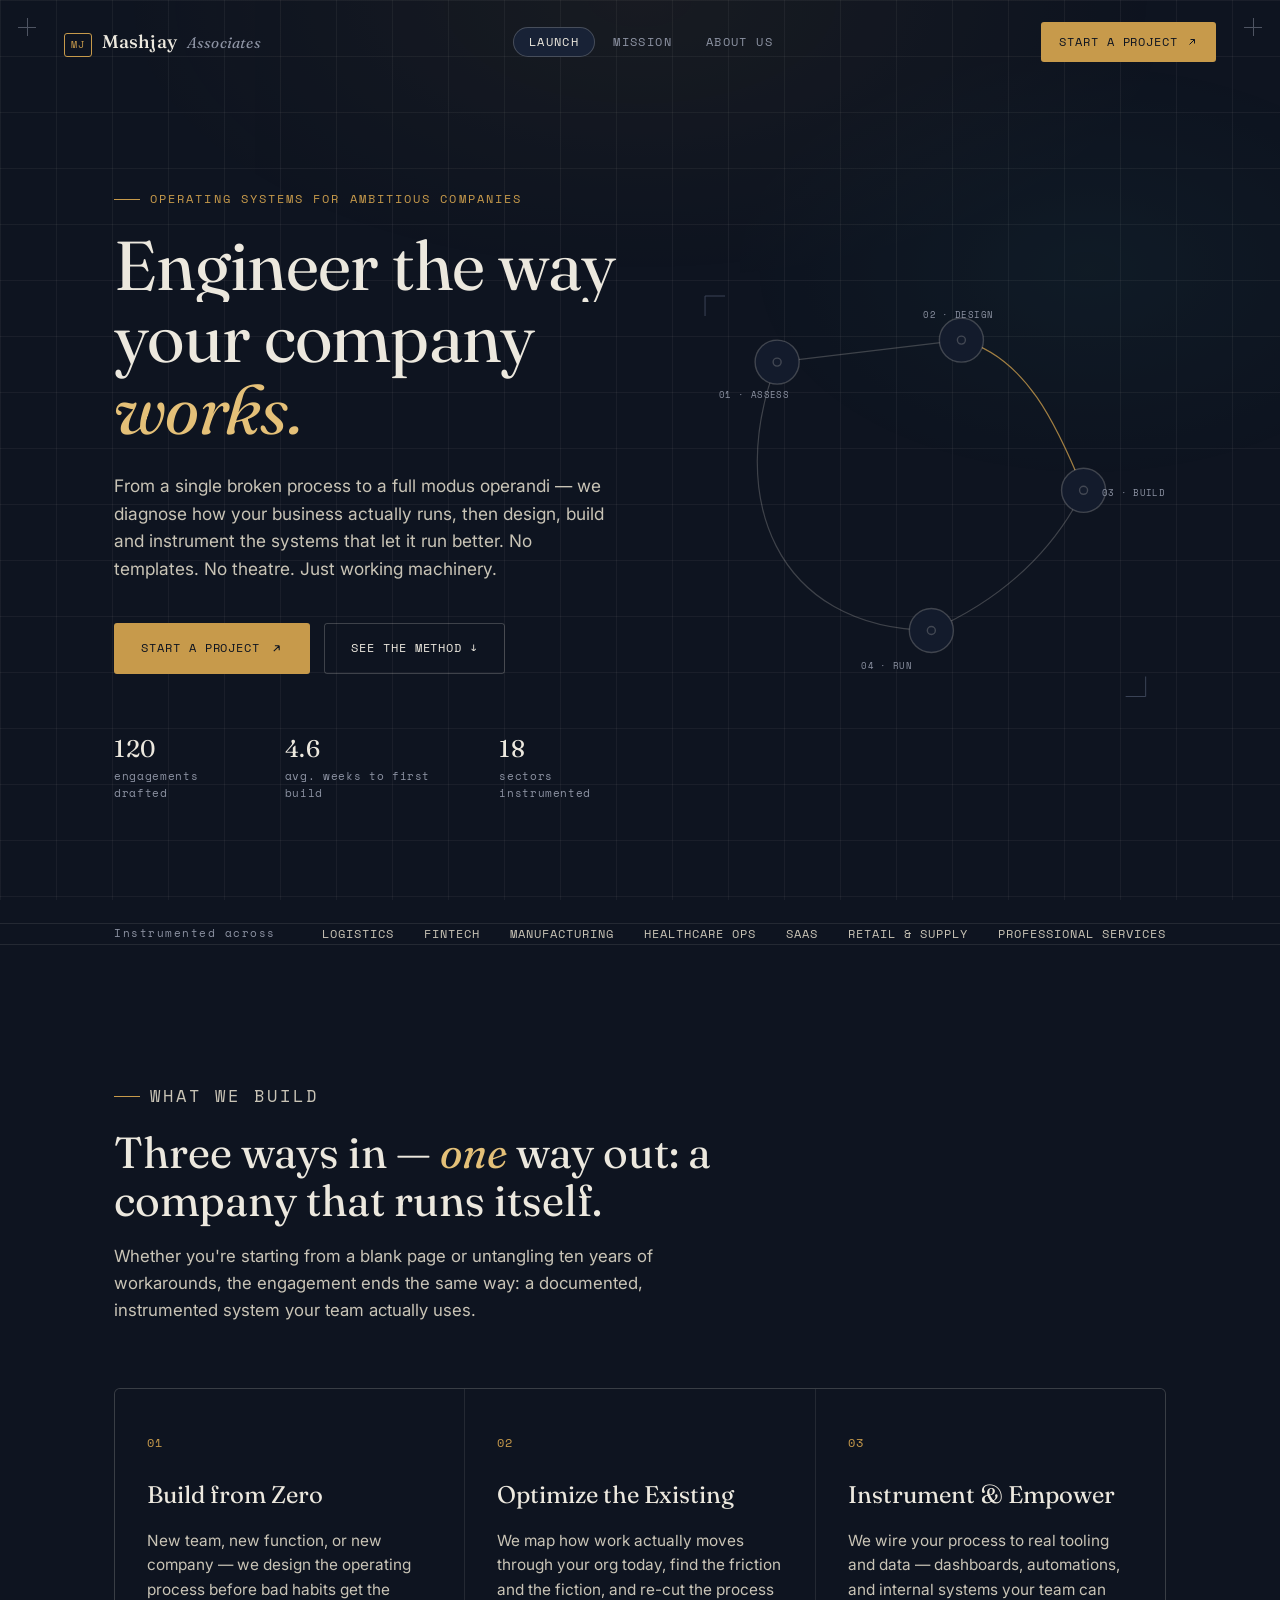
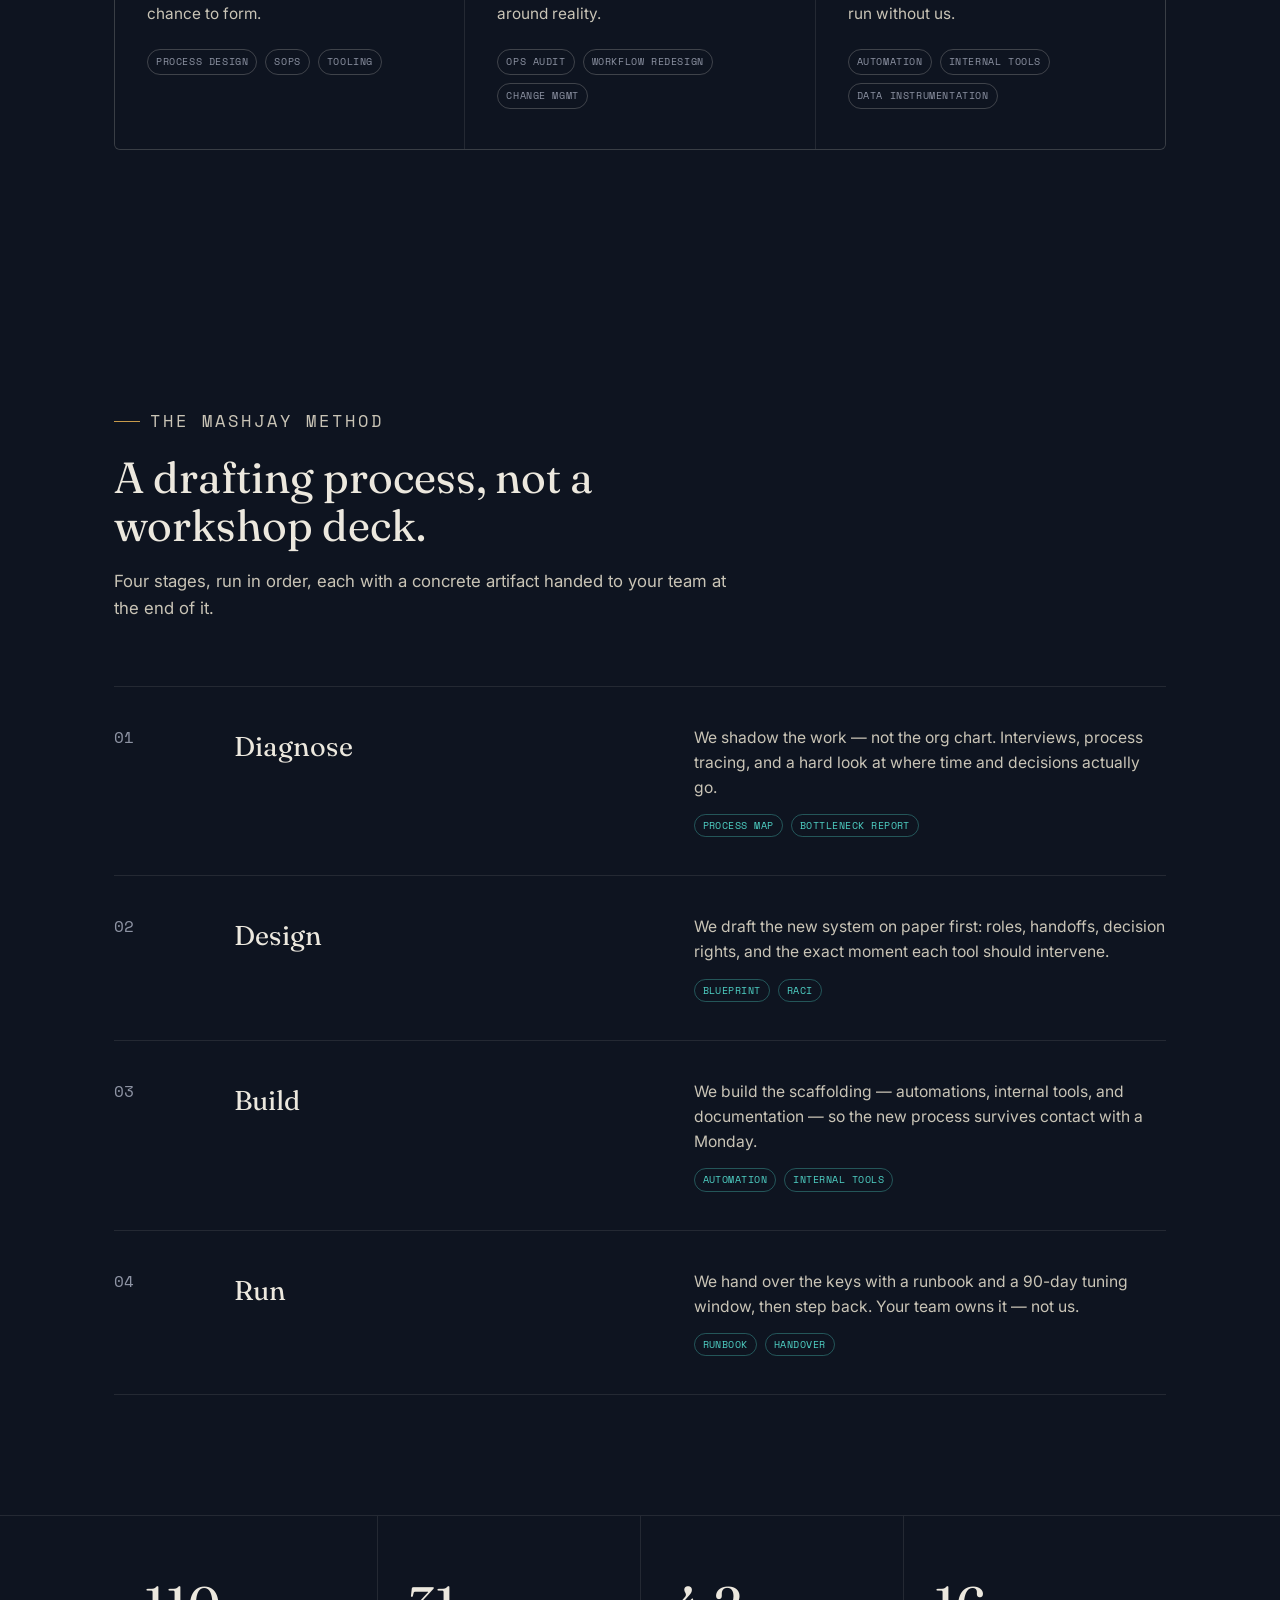
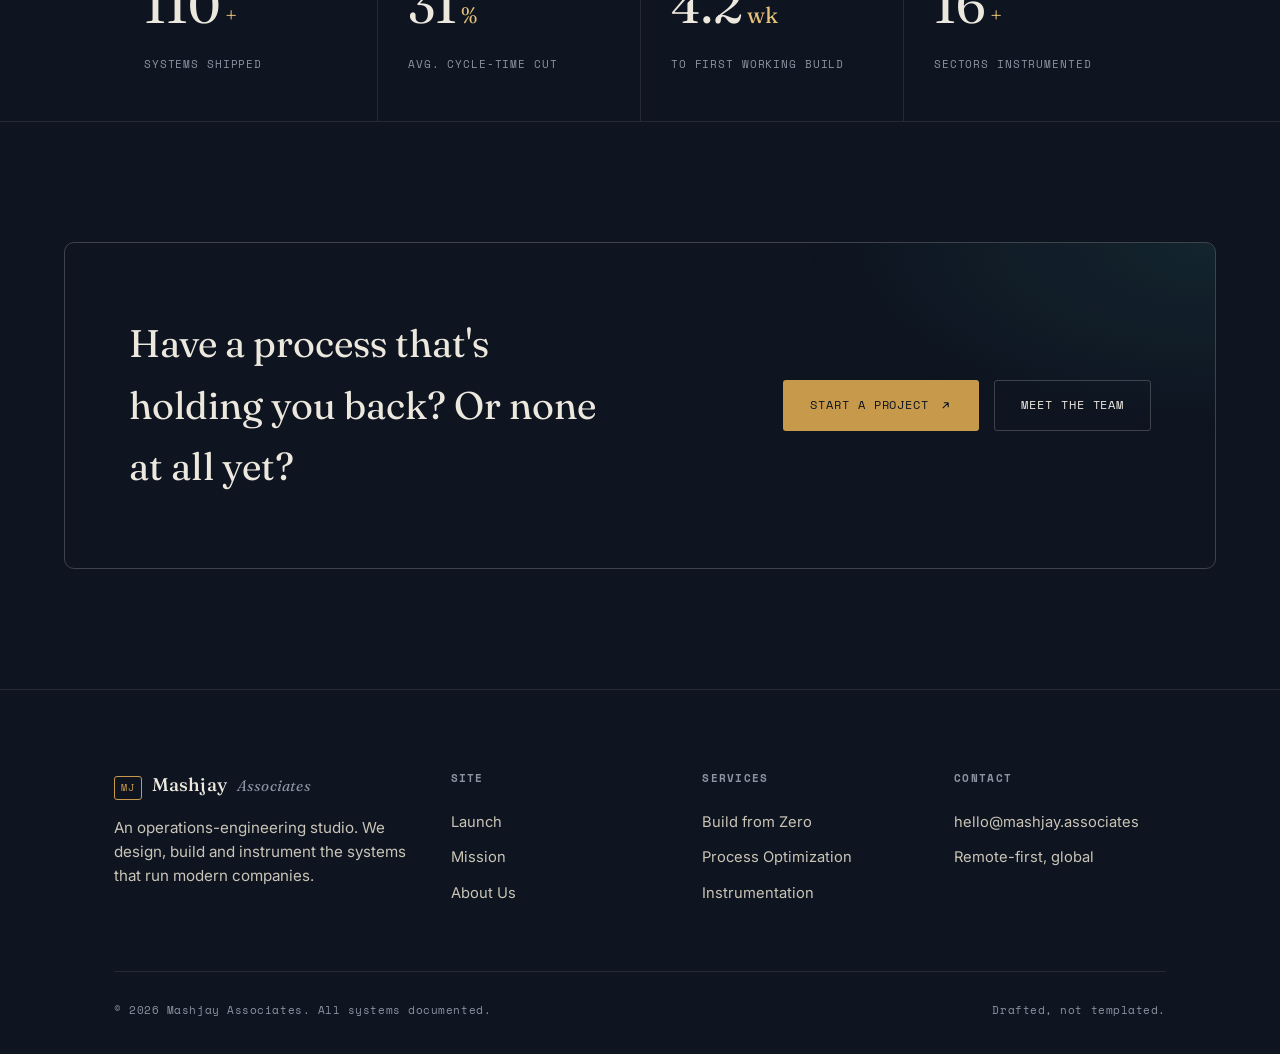
==== index.html @ 6b79d718 "Add files via upload Website - origin" ====
<!DOCTYPE html>
<html lang="en" class="no-js">
<head>
<script>document.documentElement.className="js";</script>
<meta charset="UTF-8">
<meta name="viewport" content="width=device-width, initial-scale=1.0">
<title>Mashjay Associates — Operating Systems for Ambitious Companies</title>
<meta name="description" content="Mashjay Associates designs, builds and instruments the systems that run modern companies — from a first process to a full operating model.">
<link rel="icon" href="data:image/svg+xml,<svg xmlns=%22http://www.w3.org/2000/svg%22 viewBox=%220 0 100 100%22><rect width=%22100%22 height=%22100%22 fill=%22%230E1420%22/><path d=%22M20 70 L50 25 L80 70%22 stroke=%22%23C79A4B%22 stroke-width=%226%22 fill=%22none%22/></svg>">
<link rel="preconnect" href="https://fonts.googleapis.com">
<style>
/* =========================================================
   MASHJAY ASSOCIATES — design system
   Concept: "The Blueprint" — an operations-engineering studio
   that drafts, builds and instruments how companies work.
   ========================================================= */

@import url('https://fonts.googleapis.com/css2?family=Fraunces:ital,opsz,wght@0,9..144,300;0,9..144,400;0,9..144,500;0,9..144,600;1,9..144,400;1,9..144,500&family=Inter:wght@400;500;600&family=Space+Mono:wght@400;700&display=swap');

:root{
  /* --- color tokens --- */
  --ink:        #0E1420;
  --ink-2:      #131B2C;
  --ink-3:      #182236;
  --paper:      #ECE8DE;
  --paper-dim:  #C9C4B6;
  --brass:      #C79A4B;
  --brass-soft: #E4C078;
  --teal:       #4FD1C5;
  --line:       rgba(236,232,222,0.10);
  --line-strong:rgba(236,232,222,0.22);
  --muted:      #8D93A3;

  /* --- type --- */
  --f-display: 'Fraunces', serif;
  --f-body:    'Inter', system-ui, sans-serif;
  --f-mono:    'Space Mono', monospace;

  /* --- motion --- */
  --ease-out:      cubic-bezier(.16,1,.3,1);
  --ease-spring:   cubic-bezier(.34,1.56,.64,1);
  --ease-in-out:   cubic-bezier(.65,0,.35,1);
  --dur-fast:  .25s;
  --dur-med:   .6s;
  --dur-slow:  1.1s;

  --container: 1180px;
  --gutter: clamp(20px, 5vw, 64px);
}

@media (prefers-reduced-motion: reduce){
  *{ animation-duration: .001ms !important; animation-iteration-count: 1 !important;
     transition-duration: .001ms !important; scroll-behavior: auto !important; }
}

*,*::before,*::after{ box-sizing: border-box; }
html{ scroll-behavior: smooth; }
body{
  margin:0;
  background: var(--ink);
  color: var(--paper);
  font-family: var(--f-body);
  font-size: 16px;
  line-height: 1.6;
  -webkit-font-smoothing: antialiased;
  overflow-x: hidden;
}
img,svg{ display:block; max-width:100%; }
a{ color: inherit; text-decoration: none; }
ul{ list-style:none; margin:0; padding:0; }
h1,h2,h3,h4,p{ margin:0; }
::selection{ background: var(--brass); color: var(--ink); }

::-webkit-scrollbar{ width:10px; }
::-webkit-scrollbar-track{ background: var(--ink); }
::-webkit-scrollbar-thumb{ background: var(--ink-3); border-radius:6px; }

:focus-visible{
  outline: 2px solid var(--teal);
  outline-offset: 3px;
  border-radius: 2px;
}

.wrap{
  max-width: var(--container);
  margin: 0 auto;
  padding-inline: var(--gutter);
  position: relative;
}

/* =========== signature backdrop: the drafting grid =========== */
.blueprint-grid{
  position: fixed; inset:0; z-index:0; pointer-events:none;
  background-image:
    linear-gradient(var(--line) 1px, transparent 1px),
    linear-gradient(90deg, var(--line) 1px, transparent 1px);
  background-size: 56px 56px;
  opacity: .55;
  will-change: transform;
}
.blueprint-grid::after{
  content:"";
  position:absolute; inset:0;
  background: radial-gradient(60% 45% at 50% 0%, rgba(199,154,75,.10), transparent 70%),
              radial-gradient(40% 35% at 85% 30%, rgba(79,209,197,.07), transparent 70%);
}
.reg-mark{ position:absolute; width:18px; height:18px; opacity:.5; z-index:1; pointer-events:none; }
.reg-mark::before,.reg-mark::after{ content:""; position:absolute; background: var(--muted); }
.reg-mark::before{ width:100%; height:1px; top:50%; }
.reg-mark::after{ width:1px; height:100%; left:50%; }
.reg-mark.tl{ top:18px; left:18px; } .reg-mark.tr{ top:18px; right:18px; }

/* =========================== TOP BAR =========================== */
.topbar{
  position: fixed; top:0; left:0; right:0; z-index: 100;
  padding: 22px var(--gutter);
  display:flex; align-items:center; justify-content:space-between;
  transition: background var(--dur-fast) var(--ease-out), border-color var(--dur-fast), padding var(--dur-fast) var(--ease-out);
  border-bottom: 1px solid transparent;
}
.topbar.is-scrolled{
  background: rgba(14,20,32,.78);
  backdrop-filter: blur(14px) saturate(1.1);
  -webkit-backdrop-filter: blur(14px) saturate(1.1);
  border-bottom: 1px solid var(--line-strong);
  padding-block: 14px;
}
.brand{
  display:flex; align-items:baseline; gap:10px;
  font-family: var(--f-display); font-size: 1.15rem; letter-spacing: .01em;
}
.brand .mark{
  font-family: var(--f-mono); font-size: .62rem; color: var(--brass);
  border:1px solid var(--brass); padding: 3px 6px; border-radius: 3px; letter-spacing: .08em;
}
.brand b{ font-weight: 500; }
.brand .dim{ color: var(--muted); font-style: italic; font-size: .95rem; }

.nav-desktop{ display:flex; align-items:center; gap: 2px; position: relative; }
.nav-desktop a{
  position: relative; z-index: 2;
  font-family: var(--f-mono); font-size: .72rem; letter-spacing: .12em; text-transform: uppercase;
  color: var(--muted); padding: 9px 16px; display:block; transition: color var(--dur-fast) var(--ease-out);
}
.nav-desktop a:hover, .nav-desktop a.active{ color: var(--paper); }
.nav-indicator{
  position:absolute; z-index:1; height: 30px; border-radius: 20px;
  background: var(--ink-3); border: 1px solid var(--line-strong);
  transition: transform .5s var(--ease-spring), width .5s var(--ease-spring);
  top: 50%; transform-origin: left center;
}

.nav-cta{
  font-family: var(--f-mono); font-size: .72rem; letter-spacing: .08em; text-transform: uppercase;
  color: var(--ink); background: var(--brass);
  padding: 11px 18px; border-radius: 3px; display:inline-flex; align-items:center; gap:8px;
  transition: transform var(--dur-fast) var(--ease-spring), background var(--dur-fast);
}
.nav-cta:hover{ background: var(--brass-soft); transform: translateY(-2px); }
.nav-cta svg{ width:12px; height:12px; transition: transform var(--dur-fast) var(--ease-out); }
.nav-cta:hover svg{ transform: translate(3px,-3px); }

.burger{ display:none; width:40px; height:40px; border:1px solid var(--line-strong); border-radius:4px; position:relative; background:none; cursor:pointer; }
.burger span{ position:absolute; left:10px; right:10px; height:1px; background:var(--paper); transition: transform .3s var(--ease-out), opacity .3s; }
.burger span:nth-child(1){ top:15px; } .burger span:nth-child(2){ top:20px; } .burger span:nth-child(3){ top:25px; }
.nav-mobile{
  position: fixed; inset:0; z-index: 99; background: var(--ink);
  display:flex; flex-direction:column; justify-content:center; gap: 20px; padding: 0 32px;
  clip-path: circle(0px at calc(100% - 40px) 40px);
  transition: clip-path .6s var(--ease-in-out), visibility .6s, opacity .3s;
  pointer-events:none; opacity:0; visibility:hidden;
}
.nav-mobile.open{ clip-path: circle(150% at calc(100% - 40px) 40px); pointer-events:auto; opacity:1; visibility:visible; }
.nav-mobile a{ font-family: var(--f-display); font-size: 2.4rem; font-weight:400; color: var(--paper-dim); }
.nav-mobile a.active{ color: var(--brass); font-style: italic; }

/* =========================== BUTTONS =========================== */
.btn{
  --btn-bg: var(--brass); --btn-fg: var(--ink);
  font-family: var(--f-mono); font-size: .74rem; letter-spacing:.08em; text-transform:uppercase;
  display:inline-flex; align-items:center; gap:10px;
  padding: 15px 26px; border-radius: 3px; background: var(--btn-bg); color: var(--btn-fg);
  border: 1px solid transparent; cursor:pointer;
  transition: transform var(--dur-fast) var(--ease-spring), box-shadow var(--dur-fast) var(--ease-out), background var(--dur-fast);
  will-change: transform;
}
.btn:hover{ box-shadow: 0 14px 30px -12px rgba(199,154,75,.55); }
.btn:active{ transform: scale(.96) !important; }
.btn svg{ width:13px; height:13px; transition: transform var(--dur-fast) var(--ease-out); }
.btn:hover svg{ transform: translateX(4px); }
.btn.ghost{ --btn-bg: transparent; --btn-fg: var(--paper); border-color: var(--line-strong); }
.btn.ghost:hover{ border-color: var(--teal); color: var(--teal); box-shadow: 0 14px 30px -14px rgba(79,209,197,.4); }

/* =========================== HERO =========================== */
.hero{
  position: relative; padding: 190px 0 120px; overflow:hidden;
}
.hero-grid{
  display:grid; grid-template-columns: 1.05fr .95fr; gap: 40px; align-items:center;
}
.eyebrow{
  font-family: var(--f-mono); font-size: .72rem; letter-spacing:.18em; text-transform:uppercase;
  color: var(--brass); display:flex; align-items:center; gap:10px; margin-bottom: 22px;
}
.eyebrow::before{ content:""; width:26px; height:1px; background: var(--brass); }

.hero h1{
  font-family: var(--f-display); font-weight: 400; letter-spacing: -.01em;
  font-size: clamp(2.6rem, 5.4vw, 4.6rem); line-height: 1.04;
  max-width: 13ch;
}
.hero h1 em{ font-style: italic; color: var(--brass-soft); font-weight:400; }
.line-mask{ overflow:hidden; display:block; }
.line-inner{ display:block; transform:none; transition: transform 1s var(--ease-out); }
.js .line-inner{ transform: translateY(110%); }
.js .hero.is-ready .line-inner{ transform: translateY(0); }

.hero p.lede{
  margin-top: 26px; max-width: 46ch; color: var(--paper-dim); font-size: 1.08rem;
  opacity:1; transform:none; transition: all .8s var(--ease-out) .5s;
}
.js .hero p.lede{ opacity:0; transform: translateY(14px); }
.js .hero.is-ready p.lede{ opacity:1; transform:none; }

.hero-actions{ display:flex; gap:14px; margin-top: 40px; flex-wrap:wrap;
  opacity:1; transform:none; transition: all .8s var(--ease-out) .68s; }
.js .hero-actions{ opacity:0; transform: translateY(14px); }
.js .hero.is-ready .hero-actions{ opacity:1; transform:none; }

.hero-meta{ display:flex; gap: 32px; margin-top: 56px;
  opacity:1; transition: opacity .8s var(--ease-out) .9s; }
.js .hero-meta{ opacity:0; }
.js .hero.is-ready .hero-meta{ opacity:1; }
.hero-meta div{ font-family: var(--f-mono); font-size: .68rem; color: var(--muted); letter-spacing:.06em; }
.hero-meta b{ display:block; color: var(--paper); font-family: var(--f-display); font-size: 1.5rem; font-weight:400; }

/* schematic diagram */
.schematic{ position:relative; }
.schematic svg{ width:100%; height:auto; overflow: visible; }
.schematic path.trace{
  fill:none; stroke: var(--line-strong); stroke-width:1.2;
  stroke-dasharray: 900; stroke-dashoffset: 0;
  transition: stroke-dashoffset 1.8s var(--ease-in-out) .3s;
}
.js .schematic path.trace{ stroke-dashoffset: 900; }
.js .hero.is-ready .schematic path.trace{ stroke-dashoffset:0; }
.schematic path.trace.accent{ stroke: var(--brass); opacity:.8; }
.schematic circle.node{
  fill: var(--ink-2); stroke: var(--line-strong); stroke-width:1.4;
  transform-origin: center; transform-box: fill-box;
  opacity:1; transform: scale(1); transition: all .5s var(--ease-spring);
}
.js .schematic circle.node{ opacity:0; transform: scale(.4); }
.js .hero.is-ready .schematic circle.node{ opacity:1; transform: scale(1); }
.schematic circle.pulse{ fill: var(--teal); opacity:0; }
.hero.is-ready .schematic circle.pulse{ animation: pulse-run 3.2s var(--ease-in-out) 2.1s infinite; }
@keyframes pulse-run{
  0%{ opacity:0; motion-offset:0%; }
  8%{ opacity:1; }
  92%{ opacity:1; }
  100%{ opacity:0; }
}
.schematic text{ font-family: var(--f-mono); font-size: 9px; fill: var(--muted); letter-spacing: .04em; }

/* =========================== SECTION SCAFFOLDING =========================== */
section{ position: relative; z-index:1; padding: 120px 0; }
.section-head{ max-width: 640px; margin-bottom: 64px; }
.section-head .eyebrow{ margin-bottom: 18px; }
.section-head h2{
  font-family: var(--f-display); font-weight:400; font-size: clamp(2rem, 3.4vw, 3rem); line-height:1.12;
}
.section-head h2 em{ font-style:italic; color: var(--brass-soft); }
.section-head p{ color: var(--paper-dim); margin-top:18px; font-size:1.05rem; max-width: 56ch; }
.divider{ height:1px; background: var(--line); border:none; margin:0; }

.reveal{ opacity:1; transform:none; transition: opacity .8s var(--ease-out), transform .8s var(--ease-out); }
.js .reveal{ opacity:0; transform: translateY(28px); }
.js .reveal.in{ opacity:1; transform:none; }
.stagger > *{ transition-delay: calc(var(--i,0) * 90ms); }

/* =========================== SECTOR STRIP =========================== */
.sector-strip{ padding: 46px 0; border-top:1px solid var(--line); border-bottom:1px solid var(--line); }
.sector-strip .wrap{ display:flex; flex-wrap:wrap; gap: 14px 40px; align-items:center; justify-content:space-between; }
.sector-strip span.label{ font-family: var(--f-mono); font-size:.68rem; color:var(--muted); letter-spacing:.14em; white-space:nowrap; }
.sector-list{ display:flex; flex-wrap:wrap; gap: 10px 30px; }
.sector-list span{ font-family: var(--f-mono); font-size:.78rem; letter-spacing:.08em; color: var(--paper-dim); text-transform:uppercase; transition: color .3s; }
.sector-list span:hover{ color: var(--brass-soft); }

/* =========================== SERVICE CARDS =========================== */
.grid-3{ display:grid; grid-template-columns: repeat(3,1fr); gap: 1px; background: var(--line); border:1px solid var(--line); border-radius: 6px; overflow:hidden; }
.service-card{
  background: var(--ink); padding: 40px 32px; position:relative; overflow:hidden;
  transition: background var(--dur-med) var(--ease-out);
}
.service-card::before{
  content:""; position:absolute; inset:0; background: radial-gradient(120px 120px at var(--mx,50%) var(--my,0%), rgba(199,154,75,.14), transparent 70%);
  opacity:0; transition: opacity .4s;
}
.service-card:hover::before{ opacity:1; }
.service-card:hover{ background: var(--ink-2); }
.service-card .num{ font-family: var(--f-mono); font-size:.72rem; color: var(--brass); letter-spacing:.1em; }
.service-card h3{ font-family: var(--f-display); font-weight:400; font-size: 1.5rem; margin: 22px 0 14px; }
.service-card p{ color: var(--paper-dim); font-size: .96rem; }
.service-card .tag-row{ display:flex; gap:8px; flex-wrap:wrap; margin-top:22px; }
.service-card .tag{ font-family: var(--f-mono); font-size:.62rem; letter-spacing:.06em; text-transform:uppercase; color:var(--muted); border:1px solid var(--line-strong); padding:4px 8px; border-radius:20px; }

/* =========================== PROCESS =========================== */
.process-list{ display:flex; flex-direction:column; }
.process-item{
  display:grid; grid-template-columns: 90px 1fr 1.1fr; gap: 30px; padding: 38px 0;
  border-top: 1px solid var(--line); align-items:start; position:relative;
}
.process-item:last-child{ border-bottom: 1px solid var(--line); }
.process-item .step-num{ font-family: var(--f-mono); font-size: 1rem; color: var(--muted); transition: color .4s; }
.process-item .step-name h3{ font-family: var(--f-display); font-weight:400; font-size: 1.7rem; transition: transform .4s var(--ease-out); }
.process-item .step-copy p{ color: var(--paper-dim); font-size:.98rem; }
.process-item .step-copy .tag-row{ margin-top:14px; display:flex; gap:8px; flex-wrap:wrap; }
.process-item .step-copy .tag{ font-family: var(--f-mono); font-size:.6rem; color: var(--teal); border:1px solid rgba(79,209,197,.35); padding:3px 8px; border-radius:20px; text-transform:uppercase; letter-spacing:.05em;}
.process-item:hover{ background: linear-gradient(90deg, rgba(199,154,75,.05), transparent 60%); }
.process-item:hover .step-num{ color: var(--brass); }
.process-item:hover .step-name h3{ transform: translateX(6px); }

/* =========================== STATS =========================== */
.stats-band{ border-top:1px solid var(--line); border-bottom:1px solid var(--line); }
.stats-grid{ display:grid; grid-template-columns: repeat(4,1fr); }
.stat{ padding: 48px 30px; border-left:1px solid var(--line); }
.stat:first-child{ border-left:none; }
.stat .num{ font-family: var(--f-display); font-size: clamp(2.2rem,4vw,3.2rem); color: var(--paper); display:flex; align-items:baseline; gap:4px; }
.stat .num .suffix{ font-size: 1.4rem; color: var(--brass-soft); }
.stat .cap{ font-family: var(--f-mono); font-size:.68rem; color: var(--muted); letter-spacing:.08em; text-transform:uppercase; margin-top:10px; }

/* =========================== CTA BAND =========================== */
.cta-band{
  border-radius: 10px; border: 1px solid var(--line-strong); padding: 70px var(--gutter);
  display:flex; justify-content:space-between; align-items:center; gap: 40px; flex-wrap:wrap;
  position:relative; overflow:hidden; margin: 0 var(--gutter);
}
.cta-band::before{ content:""; position:absolute; inset:0; background: radial-gradient(60% 100% at 100% 0%, rgba(79,209,197,.09), transparent 60%); }
.cta-band h2{ font-family: var(--f-display); font-weight:400; font-size: clamp(1.7rem,3vw,2.4rem); max-width: 20ch; position:relative; }
.cta-band .actions{ position:relative; display:flex; gap:14px; flex-wrap:wrap; }

/* =========================== FOOTER =========================== */
footer{ position:relative; z-index:1; padding: 80px 0 34px; border-top:1px solid var(--line); }
.footer-grid{ display:grid; grid-template-columns: 1.4fr 1fr 1fr 1fr; gap: 40px; padding-bottom: 60px; }
.footer-brand p{ color: var(--paper-dim); margin-top: 16px; max-width: 34ch; font-size:.95rem; }
.footer-col h4{ font-family: var(--f-mono); font-size:.66rem; letter-spacing:.12em; text-transform:uppercase; color: var(--muted); margin-bottom: 18px; }
.footer-col a, .footer-col span{ display:block; color: var(--paper-dim); font-size:.92rem; padding: 6px 0; transition: color .25s, transform .25s; }
.footer-col a:hover{ color: var(--brass-soft); transform: translateX(4px); }
.footer-bottom{ display:flex; justify-content:space-between; align-items:center; padding-top: 30px; border-top:1px solid var(--line); font-family: var(--f-mono); font-size:.68rem; color: var(--muted); letter-spacing:.05em; flex-wrap:wrap; gap:14px; }

/* =========================== PAGE HEADER (inner pages) =========================== */
.page-hero{ padding: 190px 0 90px; }
.page-hero .kicker{ display:flex; align-items:center; gap:16px; margin-bottom: 26px; }
.page-hero .kicker .idx{ font-family: var(--f-mono); font-size:.72rem; color: var(--brass); border:1px solid var(--brass); padding:4px 9px; border-radius:3px; }
.page-hero h1{ font-family: var(--f-display); font-weight:400; font-size: clamp(2.6rem,5.6vw,4.4rem); line-height:1.05; max-width: 16ch; }
.page-hero h1 em{ font-style:italic; color: var(--brass-soft); }
.page-hero .sub{ margin-top: 24px; color: var(--paper-dim); font-size: 1.1rem; max-width: 54ch; }

/* pull quote (mission) */
.pull-quote{ padding: 40px 0 100px; }
.pull-quote blockquote{
  font-family: var(--f-display); font-style: italic; font-weight:400;
  font-size: clamp(1.6rem, 3.4vw, 2.6rem); line-height:1.32; color: var(--paper);
  border-left: 2px solid var(--brass); padding-left: 34px; max-width: 880px;
}
.pull-quote cite{ display:block; margin-top: 24px; font-style:normal; font-family: var(--f-mono); font-size:.72rem; letter-spacing:.1em; color: var(--muted); text-transform:uppercase; }

/* principles grid */
.grid-2{ display:grid; grid-template-columns: repeat(2,1fr); gap: 1px; background: var(--line); border:1px solid var(--line); border-radius:6px; overflow:hidden; }
.principle{ background: var(--ink); padding: 36px 34px; transition: background .3s; }
.principle:hover{ background: var(--ink-2); }
.principle .glyph{ width:34px; height:34px; border:1px solid var(--line-strong); border-radius:50%; display:flex; align-items:center; justify-content:center; margin-bottom:20px; color: var(--teal); }
.principle h3{ font-family: var(--f-display); font-weight:400; font-size: 1.32rem; margin-bottom: 10px; }
.principle p{ color: var(--paper-dim); font-size:.95rem; }

/* about — story + values */
.split{ display:grid; grid-template-columns: .9fr 1.1fr; gap: 64px; align-items:start; }
.story-copy p{ color: var(--paper-dim); font-size: 1.05rem; margin-bottom: 18px; }
.story-copy p:first-child{ color: var(--paper); font-size: 1.2rem; }
.credential-list{ margin-top: 8px; }
.credential-list li{ display:flex; justify-content:space-between; padding: 16px 0; border-top: 1px solid var(--line); font-family: var(--f-mono); font-size:.78rem; letter-spacing:.03em; }
.credential-list li span:last-child{ color: var(--brass-soft); }

.values-grid{ display:grid; grid-template-columns: repeat(3,1fr); gap: 26px; }
.value-card{ padding: 30px 26px; border:1px solid var(--line); border-radius:6px; transition: border-color .3s, transform .35s var(--ease-out); }
.value-card:hover{ border-color: var(--brass); transform: translateY(-6px); }
.value-card .letter{ font-family: var(--f-display); font-style:italic; font-size:1.7rem; color: var(--brass-soft); }
.value-card h3{ font-family: var(--f-body); font-weight:600; font-size: 1rem; text-transform:uppercase; letter-spacing:.04em; margin: 14px 0 8px; }
.value-card p{ color: var(--paper-dim); font-size:.92rem; }

.engage-list{ display:flex; flex-direction:column; gap:0; }
.engage-row{ display:grid; grid-template-columns: 60px 1fr; gap: 22px; padding: 26px 0; border-top:1px solid var(--line); }
.engage-row .dot{ width:8px; height:8px; border-radius:50%; background: var(--teal); margin-top:8px; }
.engage-row h4{ font-family: var(--f-display); font-weight:400; font-size:1.2rem; margin-bottom:6px; }
.engage-row p{ color: var(--paper-dim); font-size:.94rem; }

/* page fade transition */
body.page-transition{ animation: page-in .6s var(--ease-out); }
@keyframes page-in{ from{ opacity:0; transform: translateY(8px); } to{ opacity:1; transform:none; } }
body.leaving{ opacity:0; transform: translateY(-8px); transition: all .4s var(--ease-in-out); }

/* =========================== RESPONSIVE =========================== */
@media (max-width: 980px){
  .nav-desktop, .nav-indicator, .nav-cta{ display:none; }
  .burger{ display:block; }
  .hero-grid{ grid-template-columns:1fr; }
  .schematic{ order:-1; opacity:.6; max-width: 360px; }
  .grid-3, .grid-2, .values-grid{ grid-template-columns: 1fr; }
  .stats-grid{ grid-template-columns: 1fr 1fr; }
  .stat:nth-child(3){ border-left:none; }
  .footer-grid{ grid-template-columns: 1fr 1fr; }
  .split{ grid-template-columns:1fr; }
  .process-item{ grid-template-columns: 1fr; gap:10px; }
}
@media (max-width: 560px){
  .stats-grid{ grid-template-columns: 1fr 1fr; }
  .stat{ border-left:none; border-top:1px solid var(--line); }
  .stat:first-child, .stat:nth-child(2){ border-top:none; }
  .footer-grid{ grid-template-columns: 1fr; gap: 30px; }
  .cta-band{ padding: 46px 26px; }
}

</style>
</head>
<body>

<div class="blueprint-grid"></div>
<span class="reg-mark tl"></span>
<span class="reg-mark tr"></span>

<!-- ============ NAV ============ -->
<header class="topbar">
  <a href="index.html" class="brand"><span class="mark">MJ</span><b>Mashjay</b><span class="dim">Associates</span></a>
  <nav class="nav-desktop" aria-label="Primary">
    <span class="nav-indicator"></span>
    <a href="index.html" class="active">Launch</a>
    <a href="mission.html">Mission</a>
    <a href="about.html">About Us</a>
  </nav>
  <a href="#contact" class="nav-cta">Start a Project <svg viewBox="0 0 24 24" fill="none" stroke="currentColor" stroke-width="2"><path d="M7 17L17 7M17 7H9M17 7V15"/></svg></a>
  <button class="burger" aria-label="Open menu" aria-expanded="false"><span></span><span></span><span></span></button>
</header>

<nav class="nav-mobile" aria-label="Mobile">
  <a href="index.html" class="active">Launch</a>
  <a href="mission.html">Mission</a>
  <a href="about.html">About Us</a>
</nav>

<main>
  <!-- ============ HERO ============ -->
  <section class="hero">
    <div class="wrap hero-grid">
      <div>
        <p class="eyebrow">Operating systems for ambitious companies</p>
        <h1>
          <span class="line-mask"><span class="line-inner">Engineer the way</span></span>
          <span class="line-mask"><span class="line-inner">your company <em>works.</em></span></span>
        </h1>
        <p class="lede">From a single broken process to a full modus operandi — we diagnose how your business actually runs, then design, build and instrument the systems that let it run better. No templates. No theatre. Just working machinery.</p>
        <div class="hero-actions">
          <a href="#contact" class="btn">Start a Project <svg viewBox="0 0 24 24" fill="none" stroke="currentColor" stroke-width="2"><path d="M7 17L17 7M17 7H9M17 7V15"/></svg></a>
          <a href="#method" class="btn ghost">See the method ↓</a>
        </div>
        <div class="hero-meta">
          <div><b data-count="120">120</b>engagements drafted</div>
          <div><b data-count="4.6">4.6</b>avg. weeks to first build</div>
          <div><b data-count="18">18</b>sectors instrumented</div>
        </div>
      </div>

      <div class="schematic" aria-hidden="true">
        <svg viewBox="0 0 480 440" xmlns="http://www.w3.org/2000/svg">
          <path class="trace" d="M92,86 L276,64" />
          <path class="trace accent" d="M276,64 C 340,80 372,150 398,214" />
          <path class="trace" d="M398,214 C 360,290 300,330 246,354" />
          <path class="trace" d="M246,354 C 90,352 40,220 92,86" stroke-dasharray="4 8" />

          <circle class="node" cx="92" cy="86" r="22" />
          <circle class="node" cx="276" cy="64" r="22" />
          <circle class="node" cx="398" cy="214" r="22" />
          <circle class="node" cx="246" cy="354" r="22" />

          <circle class="node" cx="92" cy="86" r="4" fill="#C79A4B" stroke="none" />
          <circle class="node" cx="276" cy="64" r="4" fill="#C79A4B" stroke="none" />
          <circle class="node" cx="398" cy="214" r="4" fill="#C79A4B" stroke="none" />
          <circle class="node" cx="246" cy="354" r="4" fill="#C79A4B" stroke="none" />

          <circle class="pulse" r="3.2">
            <animateMotion dur="3.4s" repeatCount="indefinite" begin="1.6s"
              path="M92,86 C 200,72 300,90 398,214 C 360,290 300,330 246,354 C 90,352 40,220 92,86" />
          </circle>

          <text x="34" y="122">01 · ASSESS</text>
          <text x="238" y="42">02 · DESIGN</text>
          <text x="416" y="220">03 · BUILD</text>
          <text x="176" y="392">04 · RUN</text>

          <g stroke="#3A4356" stroke-width="1">
            <path d="M20,20 L20,40 M20,20 L40,20" fill="none"/>
            <path d="M460,420 L460,400 M460,420 L440,420" fill="none"/>
          </g>
        </svg>
      </div>
    </div>
  </section>

  <!-- ============ SECTOR STRIP ============ -->
  <section class="sector-strip" style="padding-top:0; padding-bottom:0;">
    <div class="wrap">
      <span class="label">Instrumented across</span>
      <div class="sector-list">
        <span>Logistics</span><span>Fintech</span><span>Manufacturing</span>
        <span>Healthcare Ops</span><span>SaaS</span><span>Retail &amp; Supply</span><span>Professional Services</span>
      </div>
    </div>
  </section>

  <!-- ============ SERVICES ============ -->
  <section id="what-we-do">
    <div class="wrap">
      <div class="section-head reveal">
        <p class="eyebrow">What we build</p>
        <h2>Three ways in — <em>one</em> way out: a company that runs itself.</h2>
        <p>Whether you're starting from a blank page or untangling ten years of workarounds, the engagement ends the same way: a documented, instrumented system your team actually uses.</p>
      </div>

      <div class="grid-3 stagger">
        <div class="service-card">
          <span class="num">01</span>
          <h3>Build from Zero</h3>
          <p>New team, new function, or new company — we design the operating process before bad habits get the chance to form.</p>
          <div class="tag-row"><span class="tag">Process design</span><span class="tag">SOPs</span><span class="tag">Tooling</span></div>
        </div>
        <div class="service-card">
          <span class="num">02</span>
          <h3>Optimize the Existing</h3>
          <p>We map how work actually moves through your org today, find the friction and the fiction, and re-cut the process around reality.</p>
          <div class="tag-row"><span class="tag">Ops audit</span><span class="tag">Workflow redesign</span><span class="tag">Change mgmt</span></div>
        </div>
        <div class="service-card">
          <span class="num">03</span>
          <h3>Instrument &amp; Empower</h3>
          <p>We wire your process to real tooling and data — dashboards, automations, and internal systems your team can run without us.</p>
          <div class="tag-row"><span class="tag">Automation</span><span class="tag">Internal tools</span><span class="tag">Data instrumentation</span></div>
        </div>
      </div>
    </div>
  </section>

  <!-- ============ PROCESS / METHOD ============ -->
  <section id="method">
    <div class="wrap">
      <div class="section-head reveal">
        <p class="eyebrow">The Mashjay Method</p>
        <h2>A drafting process, not a workshop deck.</h2>
        <p>Four stages, run in order, each with a concrete artifact handed to your team at the end of it.</p>
      </div>

      <div class="process-list">
        <div class="process-item reveal">
          <div class="step-num">01</div>
          <div class="step-name"><h3>Diagnose</h3></div>
          <div class="step-copy">
            <p>We shadow the work — not the org chart. Interviews, process tracing, and a hard look at where time and decisions actually go.</p>
            <div class="tag-row"><span class="tag">Process map</span><span class="tag">Bottleneck report</span></div>
          </div>
        </div>
        <div class="process-item reveal">
          <div class="step-num">02</div>
          <div class="step-name"><h3>Design</h3></div>
          <div class="step-copy">
            <p>We draft the new system on paper first: roles, handoffs, decision rights, and the exact moment each tool should intervene.</p>
            <div class="tag-row"><span class="tag">Blueprint</span><span class="tag">RACI</span></div>
          </div>
        </div>
        <div class="process-item reveal">
          <div class="step-num">03</div>
          <div class="step-name"><h3>Build</h3></div>
          <div class="step-copy">
            <p>We build the scaffolding — automations, internal tools, and documentation — so the new process survives contact with a Monday.</p>
            <div class="tag-row"><span class="tag">Automation</span><span class="tag">Internal tools</span></div>
          </div>
        </div>
        <div class="process-item reveal">
          <div class="step-num">04</div>
          <div class="step-name"><h3>Run</h3></div>
          <div class="step-copy">
            <p>We hand over the keys with a runbook and a 90-day tuning window, then step back. Your team owns it — not us.</p>
            <div class="tag-row"><span class="tag">Runbook</span><span class="tag">Handover</span></div>
          </div>
        </div>
      </div>
    </div>
  </section>

  <!-- ============ STATS ============ -->
  <section class="stats-band" style="padding:0;">
    <div class="wrap" style="padding-top:0; padding-bottom:0;">
      <div class="stats-grid">
        <div class="stat reveal"><div class="num"><span data-count="120">120</span><span class="suffix">+</span></div><div class="cap">Systems shipped</div></div>
        <div class="stat reveal"><div class="num"><span data-count="34">34</span><span class="suffix">%</span></div><div class="cap">Avg. cycle-time cut</div></div>
        <div class="stat reveal"><div class="num"><span data-count="4.6">4.6</span><span class="suffix">wk</span></div><div class="cap">To first working build</div></div>
        <div class="stat reveal"><div class="num"><span data-count="18">18</span><span class="suffix">+</span></div><div class="cap">Sectors instrumented</div></div>
      </div>
    </div>
  </section>

  <!-- ============ CTA ============ -->
  <section id="contact">
    <div class="cta-band reveal">
      <h2>Have a process that's holding you back? Or none at all yet?</h2>
      <div class="actions">
        <a href="mailto:hello@mashjay.associates" class="btn">Start a Project <svg viewBox="0 0 24 24" fill="none" stroke="currentColor" stroke-width="2"><path d="M7 17L17 7M17 7H9M17 7V15"/></svg></a>
        <a href="about.html" class="btn ghost">Meet the team</a>
      </div>
    </div>
  </section>
</main>

<!-- ============ FOOTER ============ -->
<footer>
  <div class="wrap">
    <div class="footer-grid">
      <div class="footer-brand">
        <a href="index.html" class="brand"><span class="mark">MJ</span><b>Mashjay</b><span class="dim">Associates</span></a>
        <p>An operations-engineering studio. We design, build and instrument the systems that run modern companies.</p>
      </div>
      <div class="footer-col">
        <h4>Site</h4>
        <a href="index.html">Launch</a>
        <a href="mission.html">Mission</a>
        <a href="about.html">About Us</a>
      </div>
      <div class="footer-col">
        <h4>Services</h4>
        <span>Build from Zero</span>
        <span>Process Optimization</span>
        <span>Instrumentation</span>
      </div>
      <div class="footer-col">
        <h4>Contact</h4>
        <a href="mailto:hello@mashjay.associates">hello@mashjay.associates</a>
        <span>Remote-first, global</span>
      </div>
    </div>
    <div class="footer-bottom">
      <span>© 2026 Mashjay Associates. All systems documented.</span>
      <span>Drafted, not templated.</span>
    </div>
  </div>
</footer>

<script>
(function(){
  "use strict";
  var reduceMotion = window.matchMedia("(prefers-reduced-motion: reduce)").matches;

  /* ---------- topbar scroll state ---------- */
  var topbar = document.querySelector(".topbar");
  function onScroll(){
    if(!topbar) return;
    topbar.classList.toggle("is-scrolled", window.scrollY > 12);
  }
  document.addEventListener("scroll", onScroll, { passive:true });
  onScroll();

  /* ---------- sliding nav indicator (layoutId-style) ---------- */
  var nav = document.querySelector(".nav-desktop");
  var indicator = document.querySelector(".nav-indicator");
  function placeIndicator(el){
    if(!el || !indicator || !nav) return;
    var navRect = nav.getBoundingClientRect();
    var r = el.getBoundingClientRect();
    indicator.style.width = r.width + "px";
    indicator.style.transform = "translate(" + (r.left - navRect.left) + "px,-50%)";
  }
  if(nav){
    var active = nav.querySelector("a.active");
    var links = nav.querySelectorAll("a");
    requestAnimationFrame(function(){ placeIndicator(active || links[0]); });
    links.forEach(function(a){
      a.addEventListener("mouseenter", function(){ placeIndicator(a); });
    });
    nav.addEventListener("mouseleave", function(){ placeIndicator(active || links[0]); });
    window.addEventListener("resize", function(){ placeIndicator(active || links[0]); });
  }

  /* ---------- mobile menu ---------- */
  var burger = document.querySelector(".burger");
  var mobileNav = document.querySelector(".nav-mobile");
  if(burger && mobileNav){
    burger.addEventListener("click", function(){
      var open = mobileNav.classList.toggle("open");
      burger.setAttribute("aria-expanded", open ? "true":"false");
      document.body.style.overflow = open ? "hidden" : "";
    });
    mobileNav.querySelectorAll("a").forEach(function(a){
      a.addEventListener("click", function(){ mobileNav.classList.remove("open"); document.body.style.overflow=""; });
    });
  }

  /* ---------- hero ready (load sequence) ---------- */
  var hero = document.querySelector(".hero");
  if(hero){ requestAnimationFrame(function(){ setTimeout(function(){ hero.classList.add("is-ready"); }, 60); }); }

  /* ---------- scroll reveal (whileInView) ---------- */
  var revealEls = document.querySelectorAll(".reveal");
  if("IntersectionObserver" in window && !reduceMotion){
    var io = new IntersectionObserver(function(entries){
      entries.forEach(function(entry){
        if(entry.isIntersecting){
          entry.target.classList.add("in");
          io.unobserve(entry.target);
        }
      });
    }, { threshold: 0.15, rootMargin: "0px 0px -8% 0px" });
    revealEls.forEach(function(el, i){
      el.style.setProperty("--i", (i % 6));
      io.observe(el);
    });
    // stagger children of grids automatically
    document.querySelectorAll(".stagger").forEach(function(group){
      Array.prototype.forEach.call(group.children, function(child, i){
        child.classList.add("reveal");
        child.style.setProperty("--i", i);
        io.observe(child);
      });
    });
  } else {
    revealEls.forEach(function(el){ el.classList.add("in"); });
  }

  /* ---------- animated counters ---------- */
  /* Note: every [data-count] element already contains its correct final
     number as static text in the HTML, so the page is 100% correct with
     zero JavaScript. If JS + IntersectionObserver are available, we briefly
     zero it out and animate up to that same number for polish only. */
  var counters = document.querySelectorAll("[data-count]");
  function animateCount(el){
    var target = parseFloat(el.getAttribute("data-count"));
    var decimals = (el.getAttribute("data-count").split(".")[1] || "").length;
    var dur = 1400, start = null;
    function tick(ts){
      if(!start) start = ts;
      var p = Math.min(1, (ts - start) / dur);
      var eased = 1 - Math.pow(1 - p, 3); // ease-out cubic
      el.textContent = (target * eased).toFixed(decimals);
      if(p < 1) requestAnimationFrame(tick);
      else el.textContent = target.toFixed(decimals);
    }
    requestAnimationFrame(tick);
  }
  if("IntersectionObserver" in window && !reduceMotion){
    var cio = new IntersectionObserver(function(entries){
      entries.forEach(function(e){
        if(e.isIntersecting){
          e.target.textContent = "0";
          animateCount(e.target);
          cio.unobserve(e.target);
        }
      });
    }, { threshold: .6 });
    counters.forEach(function(c){ cio.observe(c); });
  }

  /* ---------- magnetic buttons ---------- */
  if(!reduceMotion && matchMedia("(hover:hover)").matches){
    document.querySelectorAll(".btn, .nav-cta").forEach(function(btn){
      btn.addEventListener("mousemove", function(e){
        var r = btn.getBoundingClientRect();
        var x = (e.clientX - r.left - r.width/2) * 0.28;
        var y = (e.clientY - r.top - r.height/2) * 0.5;
        btn.style.transform = "translate(" + x + "px," + y + "px)";
      });
      btn.addEventListener("mouseleave", function(){ btn.style.transform = ""; });
    });
  }

  /* ---------- service card cursor glow ---------- */
  document.querySelectorAll(".service-card").forEach(function(card){
    card.addEventListener("mousemove", function(e){
      var r = card.getBoundingClientRect();
      card.style.setProperty("--mx", (e.clientX - r.left) + "px");
      card.style.setProperty("--my", (e.clientY - r.top) + "px");
    });
  });

  /* ---------- ambient grid parallax ---------- */
  var grid = document.querySelector(".blueprint-grid");
  if(grid && !reduceMotion && matchMedia("(hover:hover)").matches){
    window.addEventListener("mousemove", function(e){
      var x = (e.clientX / window.innerWidth - 0.5) * 14;
      var y = (e.clientY / window.innerHeight - 0.5) * 14;
      grid.style.transform = "translate(" + x + "px," + y + "px)";
    });
  }

  /* ---------- page transitions for internal links ---------- */
  if(!reduceMotion){
    document.body.classList.add("page-transition");
    document.querySelectorAll('a[href$=".html"], a[href="/"], a[href="index.html"]').forEach(function(a){
      if(a.hostname !== window.location.hostname) return;
      a.addEventListener("click", function(e){
        var href = a.getAttribute("href");
        if(!href || href.startsWith("#")) return;
        e.preventDefault();
        document.body.classList.add("leaving");
        setTimeout(function(){ window.location.href = href; }, 380);
      });
    });
  }
})();

</script>
</body>
</html>
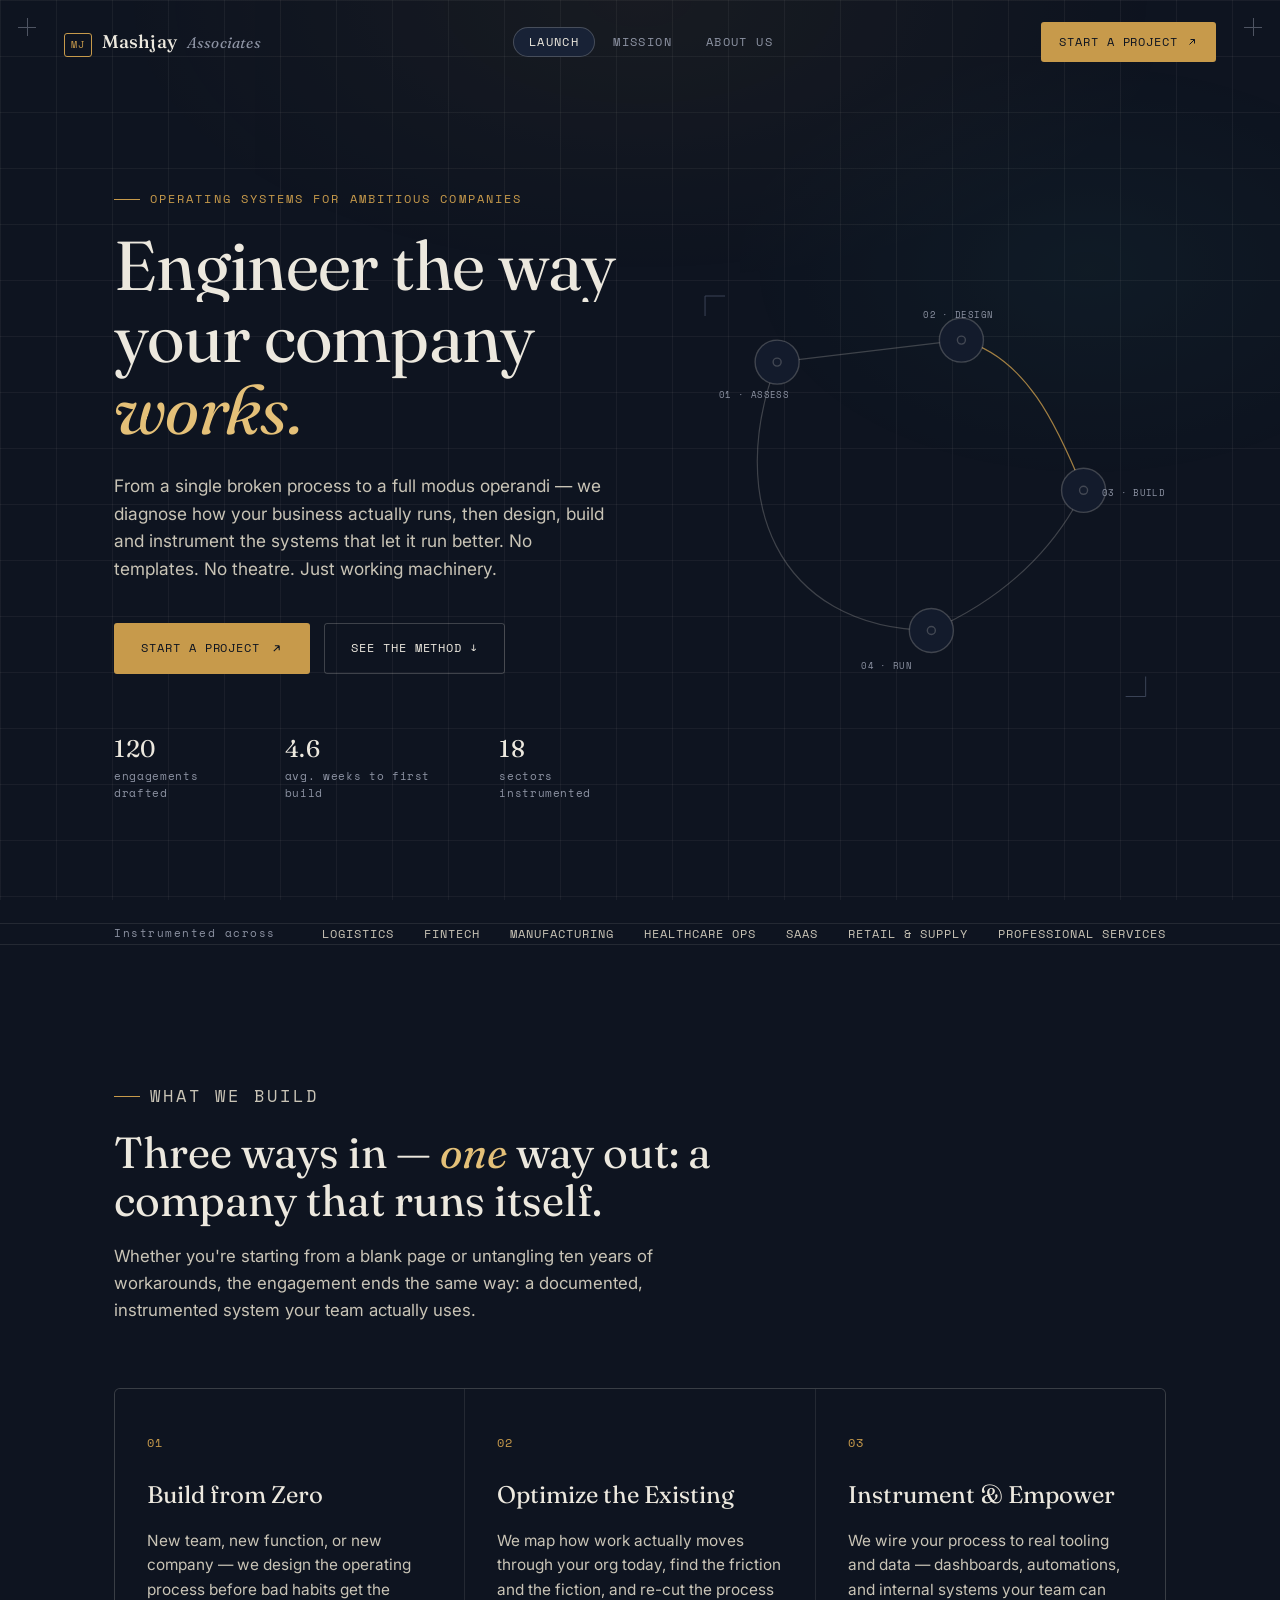
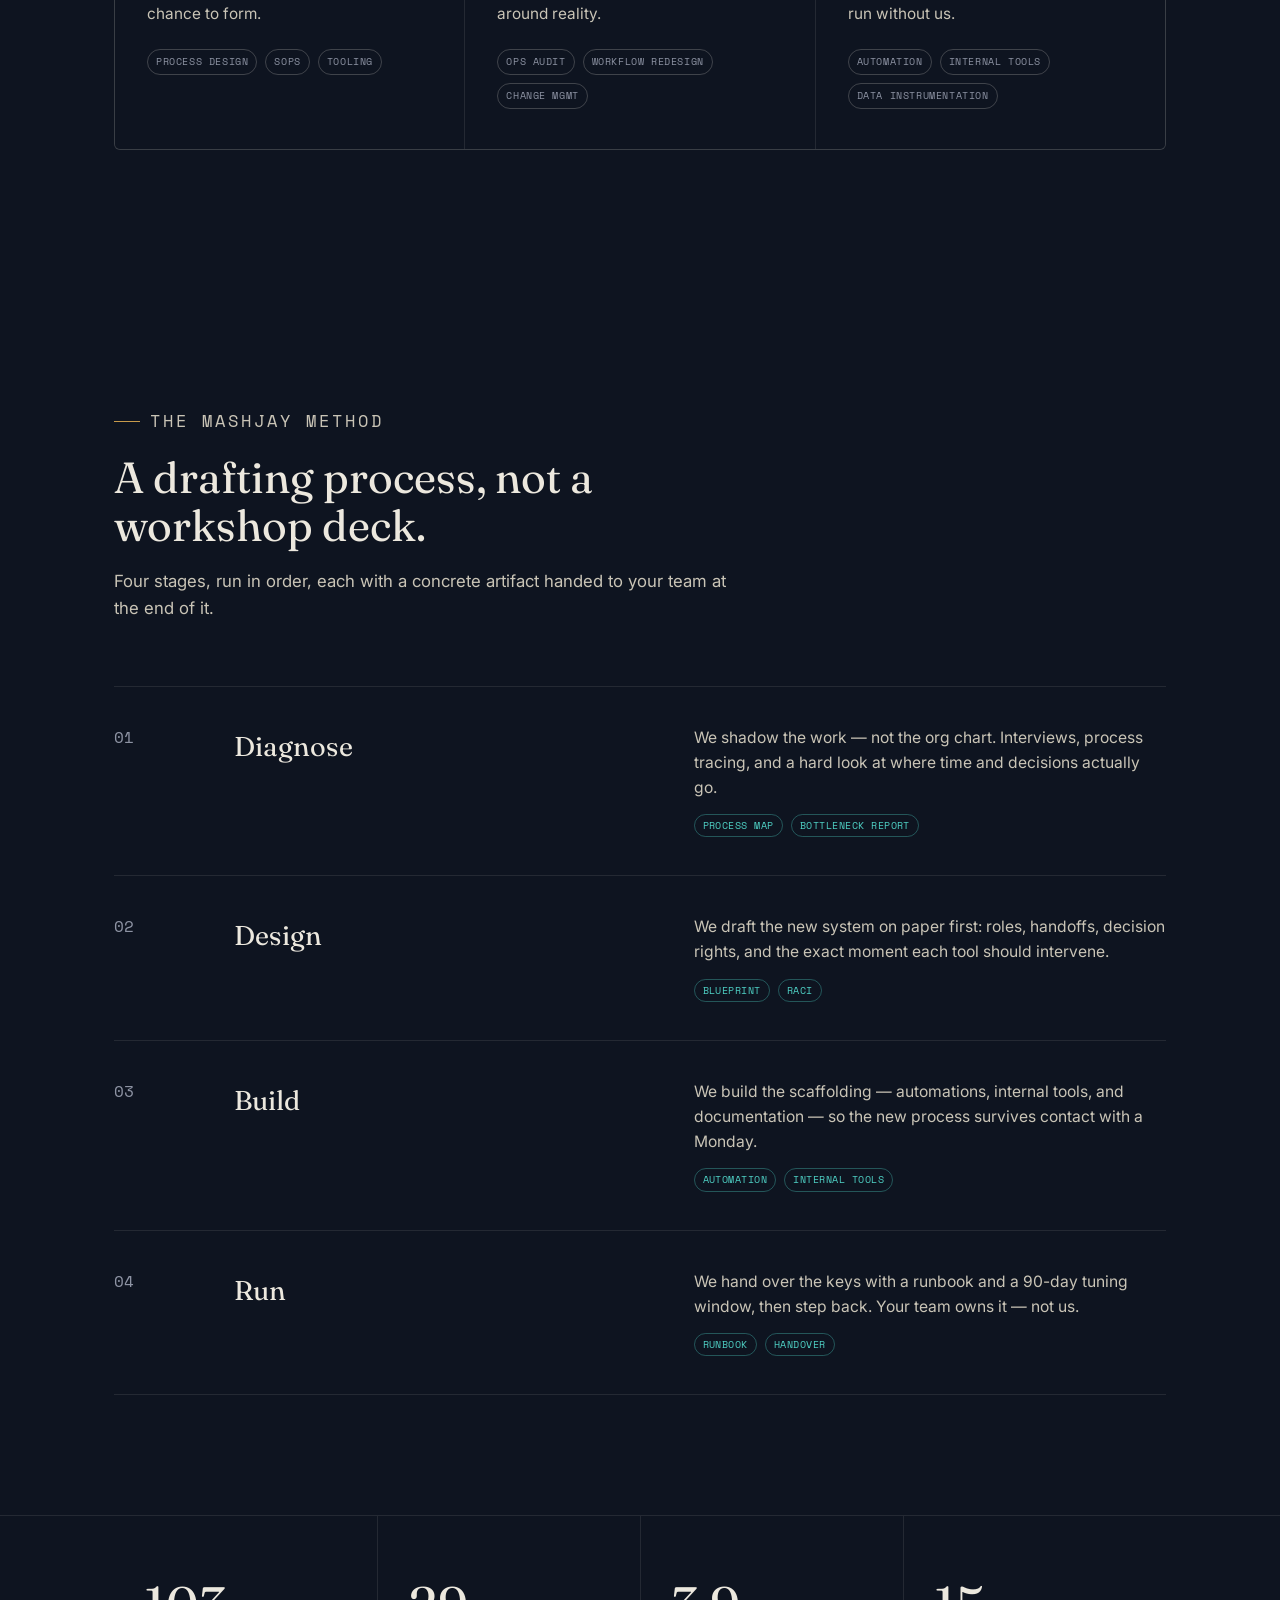
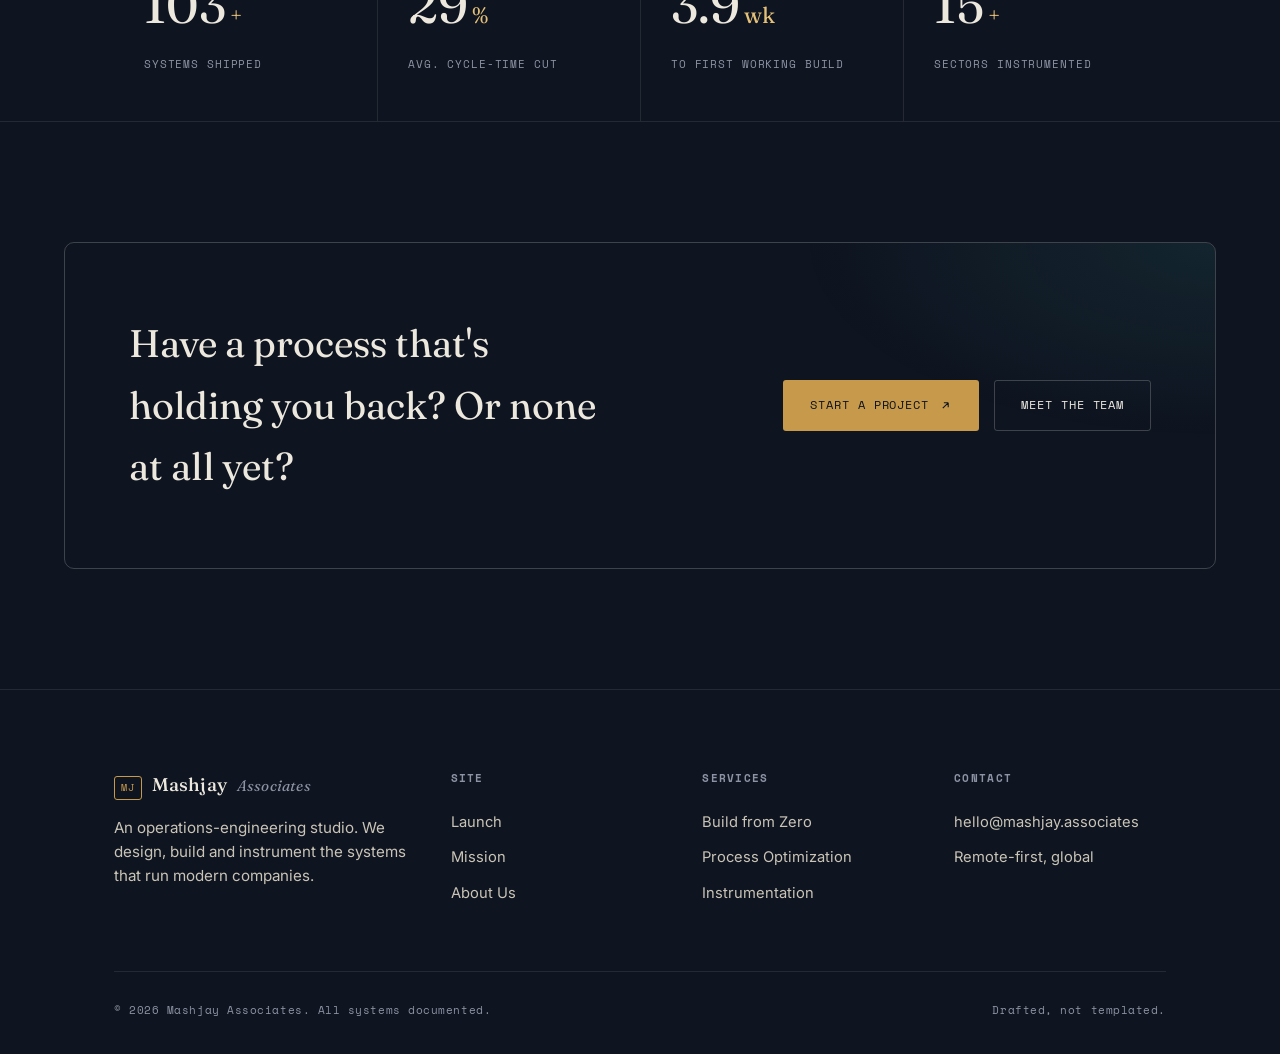
==== commit 3fbe18a3: "Update index.html - email" ====
--- a/index.html
+++ b/index.html
@@ -611,7 +611,7 @@
     <div class="cta-band reveal">
       <h2>Have a process that's holding you back? Or none at all yet?</h2>
       <div class="actions">
-        <a href="mailto:hello@mashjay.associates" class="btn">Start a Project <svg viewBox="0 0 24 24" fill="none" stroke="currentColor" stroke-width="2"><path d="M7 17L17 7M17 7H9M17 7V15"/></svg></a>
+        <a href="mailto:mahesh@mashjay.work.gd" class="btn">Start a Project <svg viewBox="0 0 24 24" fill="none" stroke="currentColor" stroke-width="2"><path d="M7 17L17 7M17 7H9M17 7V15"/></svg></a>
         <a href="about.html" class="btn ghost">Meet the team</a>
       </div>
     </div>
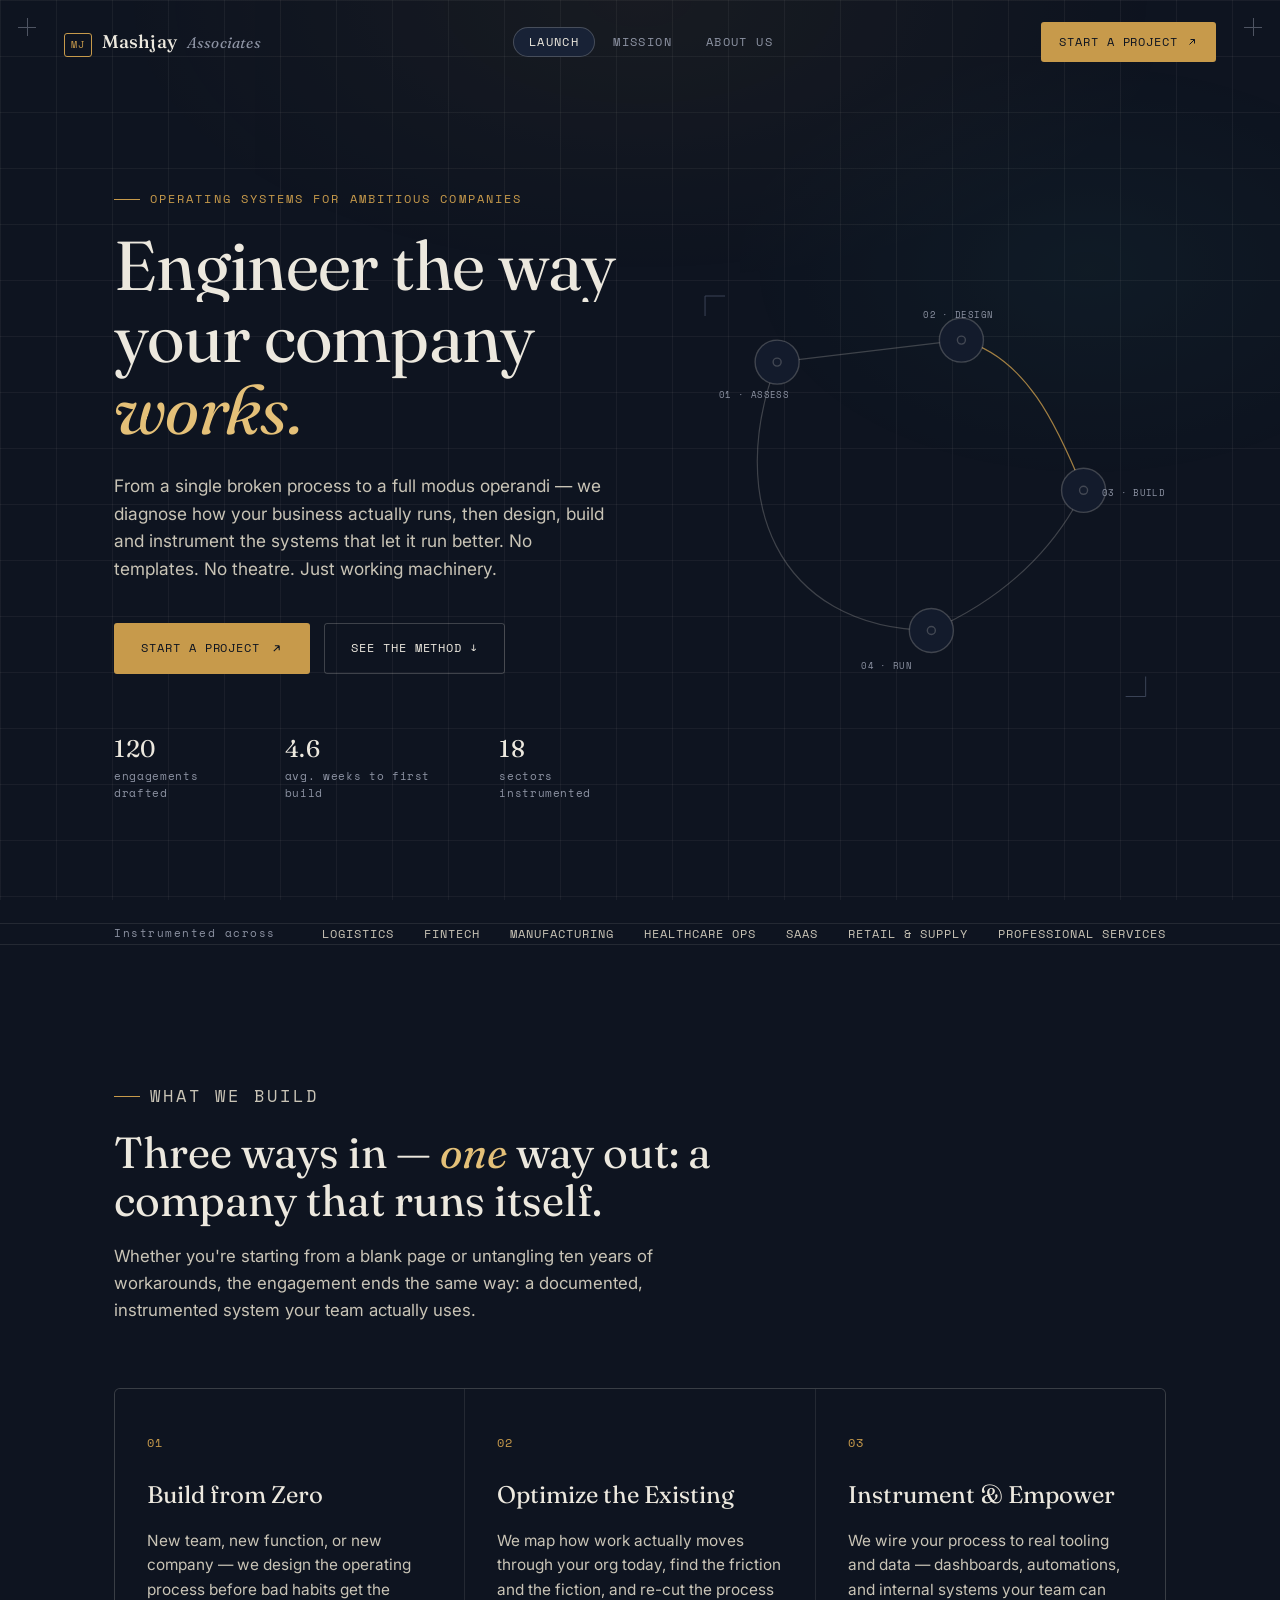
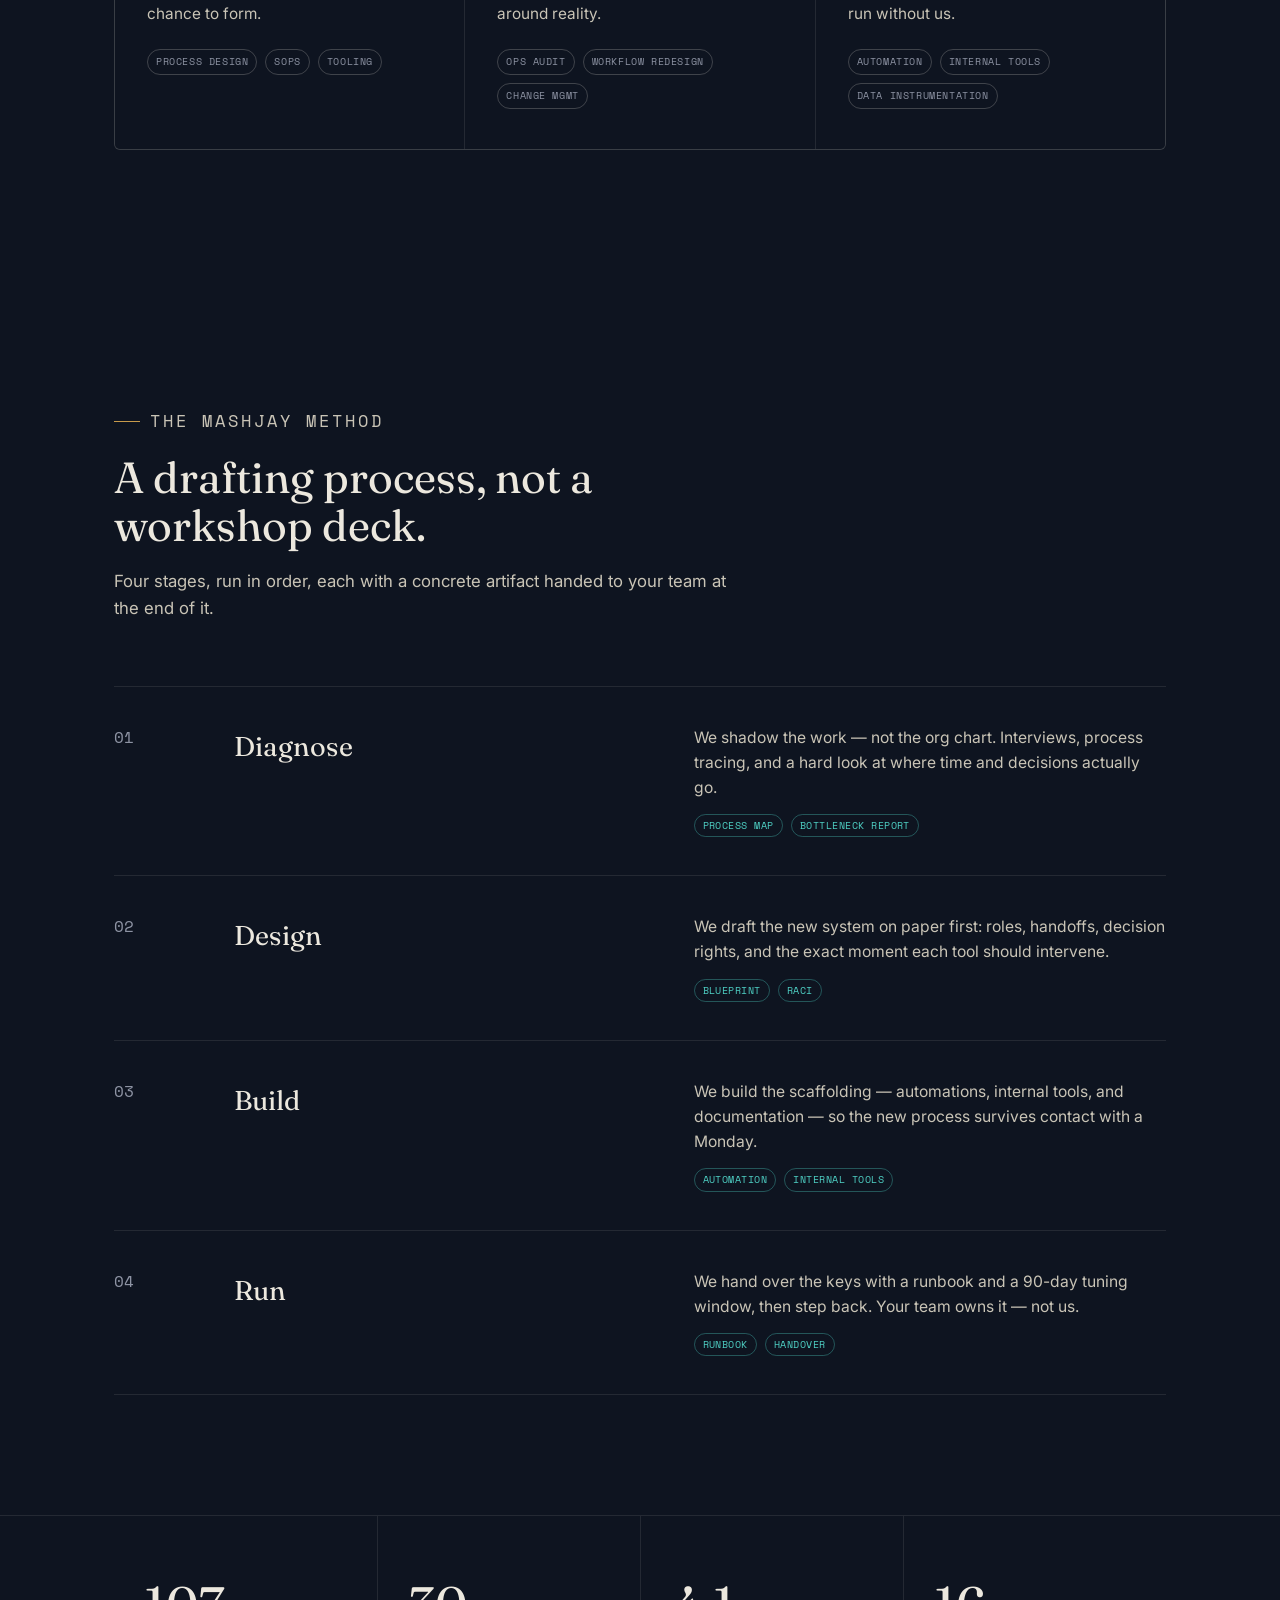
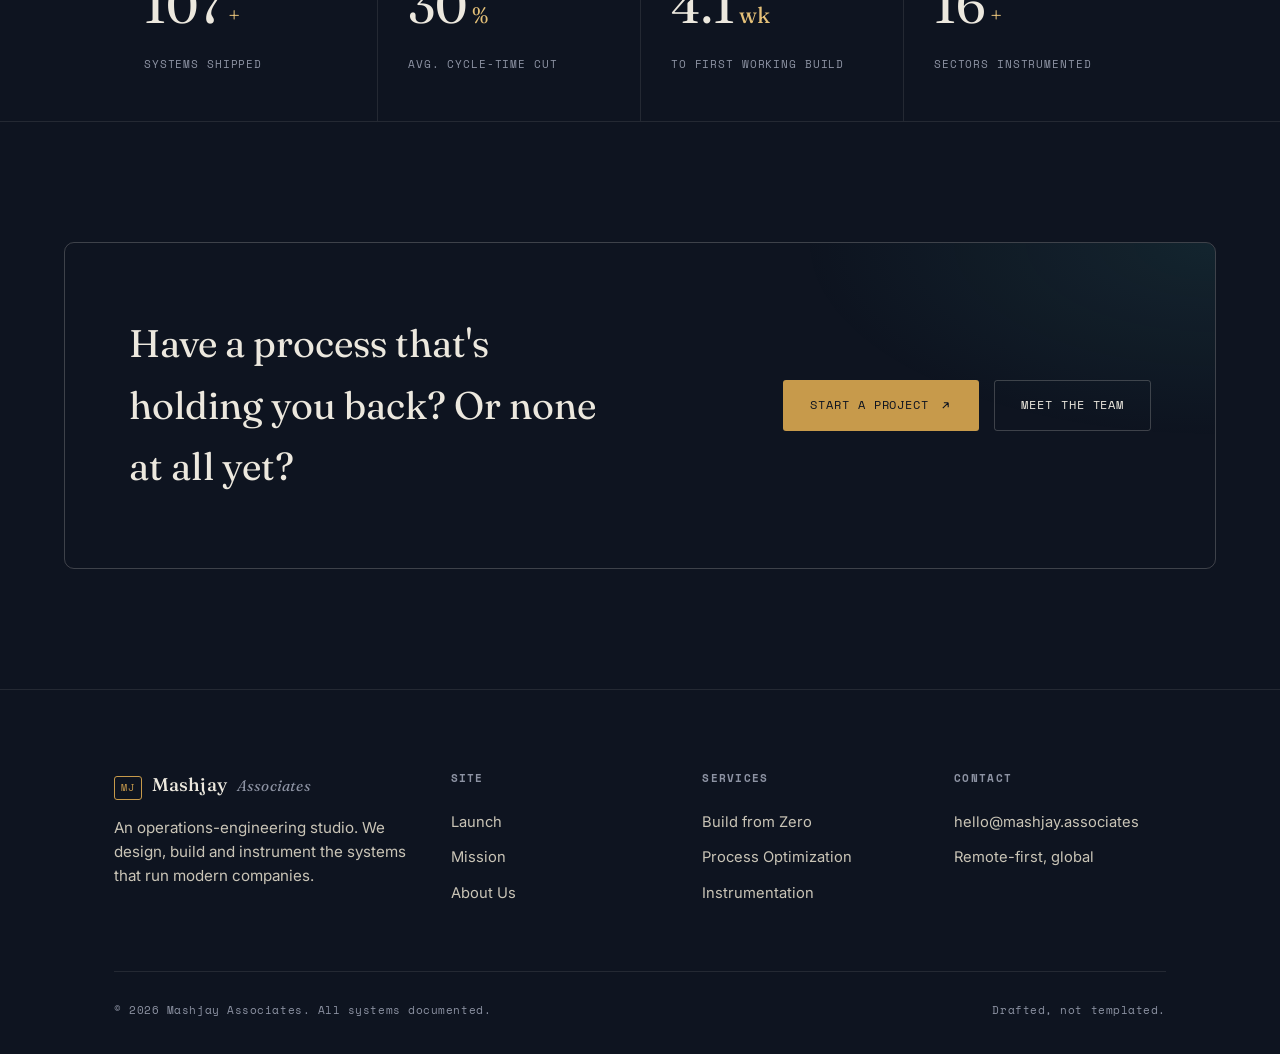
==== commit 2a6225a7: "Update index.html email" ====
--- a/index.html
+++ b/index.html
@@ -611,7 +611,7 @@
     <div class="cta-band reveal">
       <h2>Have a process that's holding you back? Or none at all yet?</h2>
       <div class="actions">
-        <a href="mailto:mahesh@mashjay.work.gd" class="btn">Start a Project <svg viewBox="0 0 24 24" fill="none" stroke="currentColor" stroke-width="2"><path d="M7 17L17 7M17 7H9M17 7V15"/></svg></a>
+        <a href="mailto:Mahesh@mashjay.com" class="btn">Start a Project <svg viewBox="0 0 24 24" fill="none" stroke="currentColor" stroke-width="2"><path d="M7 17L17 7M17 7H9M17 7V15"/></svg></a>
         <a href="about.html" class="btn ghost">Meet the team</a>
       </div>
     </div>
@@ -640,7 +640,7 @@
       </div>
       <div class="footer-col">
         <h4>Contact</h4>
-        <a href="mailto:hello@mashjay.associates">hello@mashjay.associates</a>
+        <a href="mailto:helpdesk@mashjay.com">hello@mashjay.associates</a>
         <span>Remote-first, global</span>
       </div>
     </div>
